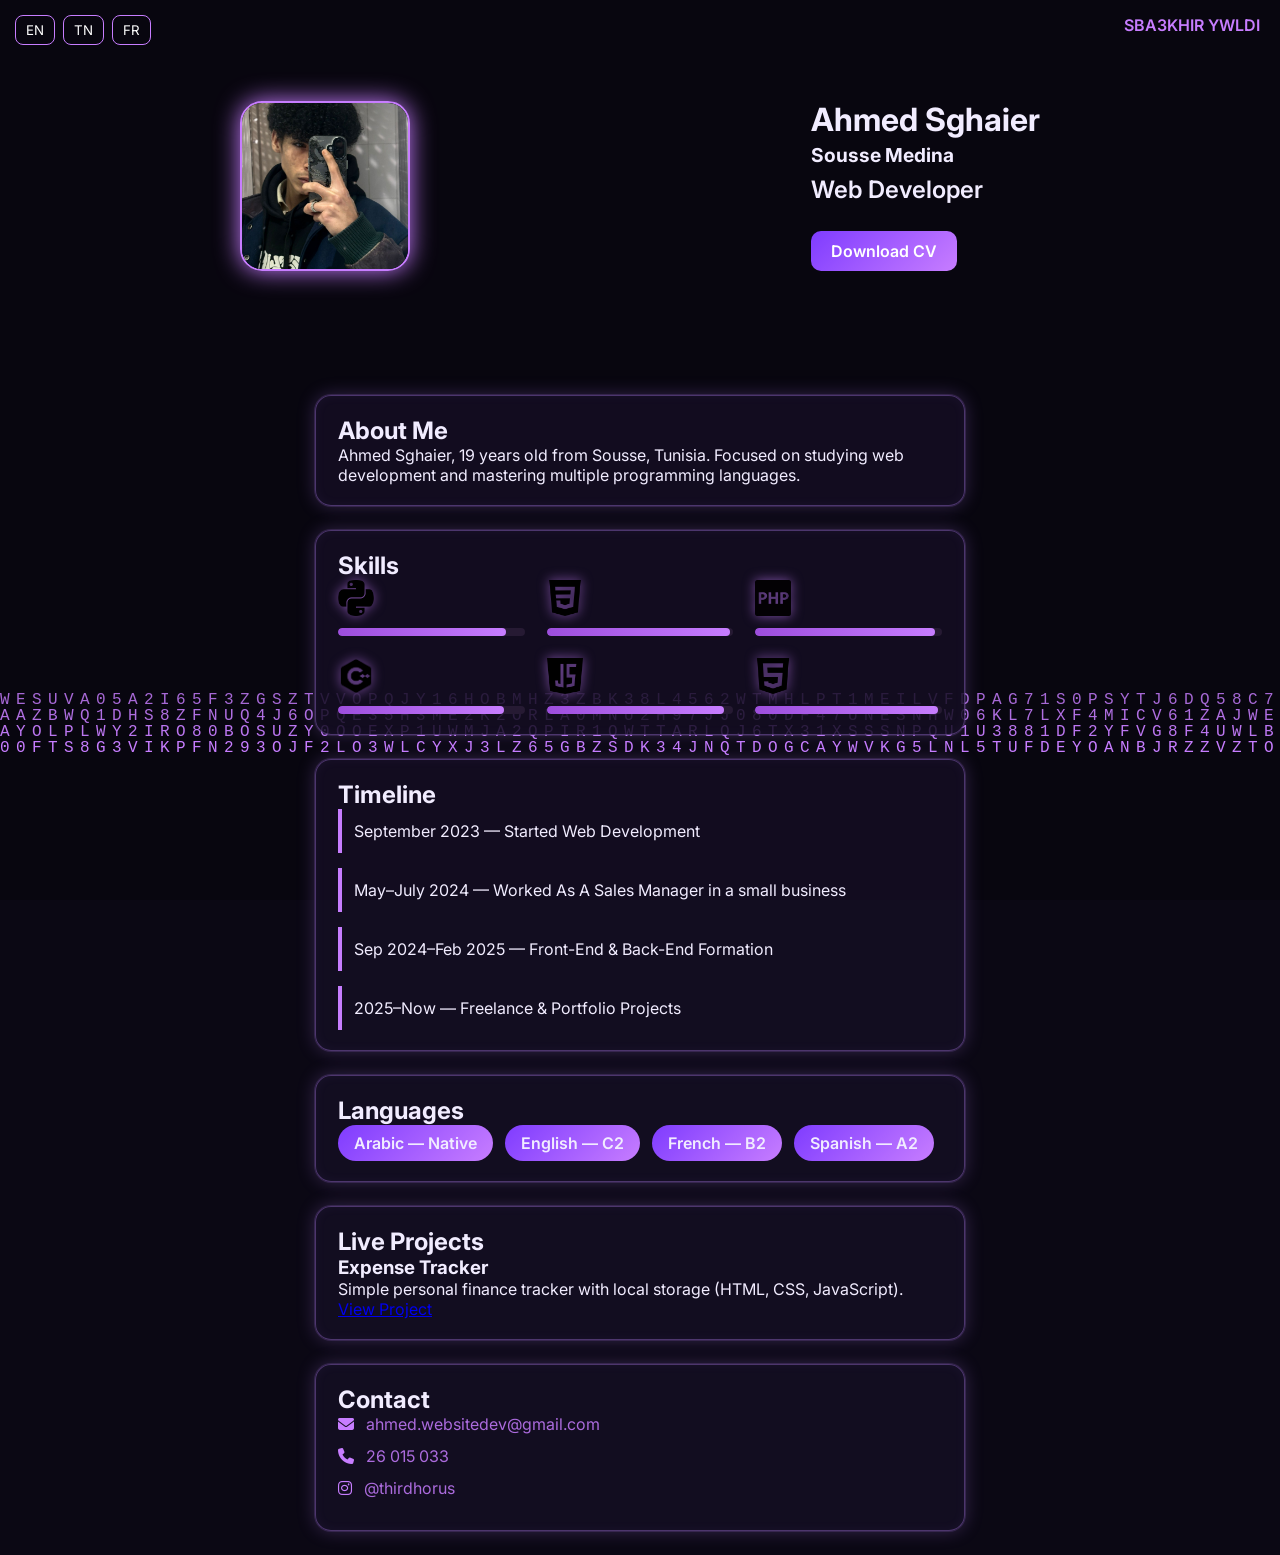
==== index.html @ 84f1d9ba "Update index.html" ====
<!DOCTYPE html>
<html lang="en">
<head>
  <meta charset="UTF-8">
  <meta name="viewport" content="width=device-width, initial-scale=1.0">
  <title>Ahmed Sghaier | Portfolio</title>

  <link href="https://fonts.googleapis.com/css2?family=Inter:wght@400;600;700&display=swap" rel="stylesheet">
  <link rel="stylesheet" href="https://cdnjs.cloudflare.com/ajax/libs/font-awesome/6.5.0/css/all.min.css">
  <link rel="stylesheet" href="style.css">
</head>
<body>

<canvas id="matrix"></canvas>

<div class="top-right-title" id="easter-trigger">SBA3KHIR YWLDI</div>
<audio id="easter-audio" src="assets/audio/meme.mp3" preload="auto"></audio>

<div class="language-switcher">
  <button data-lang="en">EN</button>
  <button data-lang="tn">TN</button>
  <button data-lang="fr">FR</button>
</div>

<!-- HERO -->
<section class="hero">
  <img src="assets/your_picture.jpg" class="hero-pic" id="hero-pic" alt="Ahmed Picture">
  <div class="hero-text">
    <h1>Ahmed Sghaier</h1>
    <h3>Sousse Medina</h3>
    <h2 data-text-en="Web Developer" data-text-tn="Développeur Web" data-text-fr="Développeur Web">
      Web Developer
    </h2>
    <a href="assets/cv.pdf" class="btn" data-text-en="Download CV" data-text-tn="CVصب ال" data-text-fr="Télécharger le CV">
      Download CV
    </a>
  </div>
</section>

<!-- ABOUT ME -->
<section class="card">
  <h2 data-text-en="About Me" data-text-tn="عسلامة" data-text-fr="À propos de moi">About Me</h2>
  <p data-text-en="Ahmed Sghaier, 19 years old from Sousse, Tunisia. Focused on studying web development and mastering multiple programming languages."
     data-text-tn="أحمد صغير,19 سنة من سوسة نحب نتعلم تطوير الويب و نتقن برشا لغات اخرين"
     data-text-fr="Ahmed Sghaier, 19 ans, de Sousse, Tunisie. Concentré sur le développement web et la maîtrise de plusieurs langages.">
     Ahmed Sghaier, 19 years old from Sousse, Tunisia. Focused on studying web development and mastering multiple programming languages.
  </p>
</section>

<!-- SKILLS -->
<section class="card">
  <h2 data-text-en="Skills" data-text-tn="المهارات" data-text-fr="Compétences">Skills</h2>
  <div class="skills-grid">
    <div class="skill"><img src="assets/logos/python.png" alt="Python"><div class="bar"><div class="bar-fill" data-level="90%"></div></div></div>
    <div class="skill"><img src="assets/logos/css.png" alt="CSS"><div class="bar"><div class="bar-fill" data-level="98%"></div></div></div>
    <div class="skill"><img src="assets/logos/php.png" alt="PHP"><div class="bar"><div class="bar-fill" data-level="96%"></div></div></div>
    <div class="skill"><img src="assets/logos/cpp.png" alt="C++"><div class="bar"><div class="bar-fill" data-level="89%"></div></div></div>
    <div class="skill"><img src="assets/logos/java.png" alt="Java"><div class="bar"><div class="bar-fill" data-level="95%"></div></div></div>
    <div class="skill"><img src="assets/logos/html.png" alt="HTML"><div class="bar"><div class="bar-fill" data-level="98%"></div></div></div>
  </div>
</section>

<!-- TIMELINE -->
<section class="card">
  <h2 data-text-en="Timeline" data-text-tn="المسار" data-text-fr="Chronologie">Timeline</h2>
  <div class="timeline">
    <div class="timeline-item" data-en="September 2023 — Started Web Development" data-tn="سبتمبر 2023 – بديت نتعلم ويب ديفلوبمنت" data-fr="Septembre 2023 — Début du développement Web">
      September 2023 — Started Web Development
    </div>
    <div class="timeline-item" data-en="May–July 2024 — Internship (Web Development)" data-tn="ماي–جويلية 2024 – خدمت مدير المبيعات في مشروع صغير" data-fr="Mai–Juillet 2024 — J'ai travaillé comme responsable des ventes dans une petite entreprise">
      May–July 2024 — Worked As A Sales Manager in a small business
    </div>
    <div class="timeline-item" data-en="Sep 2024–Feb 2025 — Front-End & Back-End Formation" data-tn="سبتمبر 2024–فيفري 2025 – عملت  فورماسيون فرونت و باك اند" data-fr="Sept 2024–Fév 2025 — Formation Front & Backend">
      Sep 2024–Feb 2025 — Front-End & Back-End Formation
    </div>
    <div class="timeline-item" data-en="2025–Now — Freelance & Portfolio Projects" data-tn="2025–الأن – نخدم اعمال حرة و مشاريع صغيرة" data-fr="2025–Présent — Freelance & Projets">
      2025–Now — Freelance & Portfolio Projects
    </div>
  </div>
</section>

<!-- LANGUAGES -->
<section class="card">
  <h2 data-text-en="Languages" data-text-tn="لغات" data-text-fr="Langues">Languages</h2>
  <div class="language-pills">
    <span>Arabic — Native</span>
    <span>English — C2</span>
    <span>French — B2</span>
    <span>Spanish — A2</span>
  </div>
</section>

<!-- LIVE PROJECTS -->
<section class="card">
  <h2 data-text-en="Live Projects" data-text-tn="مشاريع حية" data-text-fr="Projets en direct">
    Live Projects
  </h2>

  <div class="projects-grid">

    <div class="project-card">
      <h3>Expense Tracker</h3>
      <p>Simple personal finance tracker with local storage (HTML, CSS, JavaScript).</p>
      <a href="expense.html" target="_blank" class="project-btn">View Project</a>
    </div>

  </div>
</section>

<!-- CONTACT -->
<section class="card">
  <h2>Contact</h2>
  <div class="contact">
    <div><i class="fa-solid fa-envelope"></i> <a href="mailto:ahmed.websitedev@gmail.com">ahmed.websitedev@gmail.com</a></div>
    <div><i class="fa-solid fa-phone"></i> <a href="tel:+21626015033">26 015 033</a></div>
    <div><i class="fa-brands fa-instagram"></i> <a href="https://www.instagram.com/thirdhorus/" target="_blank">@thirdhorus</a></div>
  </div>
</section>

<script src="script.js"></script>
</body>
</html>
---- style.css ----
/* =========================
   RESET + BASE
========================= */
*{
  margin:0;
  padding:0;
  box-sizing:border-box;
  font-family:'Inter',sans-serif;
}

body{
  background:#0b0814;
  color:#f1ecff;
  overflow-x:hidden;
}

/* =========================
   MATRIX CANVAS
========================= */
#matrix{
  position:fixed;
  inset:0;
  z-index:-1;
}

/* =========================
   TOP-RIGHT TITLE (EASTER EGG)
========================= */
.top-right-title{
  position:fixed;
  top:15px;
  right:20px;
  color:#c77dff;
  font-weight:600;
  cursor:pointer;
  z-index:1000;
}

/* =========================
   LANGUAGE SWITCHER
========================= */
.language-switcher{
  position:fixed;
  top:15px;
  left:15px;
  display:flex;
  gap:8px;
  z-index:1000;
}

.language-switcher button{
  background:transparent;
  border:1px solid #c77dff;
  color:#fff;
  padding:6px 10px;
  border-radius:8px;
  cursor:pointer;
  transition:all 0.2s ease;
}

.language-switcher button:hover{
  background:rgba(199,125,255,0.2);
}

/* =========================
   HERO SECTION
========================= */
.hero{
  display:flex;
  flex-wrap:wrap;
  align-items:center;
  justify-content:center;
  padding:70px 20px 40px;
  gap:20px;
  animation:floatHero 4s ease-in-out infinite alternate;
}

.hero-pic{
  width:170px;
  height:170px;
  object-fit:cover;
  border-radius:22px;
  border:2px solid #c77dff;
  box-shadow:0 0 25px #c77dff;
  transition:opacity 0.5s ease;
}

.hero-text{
  text-align:center;
  max-width:400px;
}

.hero-text h1{
  font-size:2rem;
  margin-bottom:4px;
}

.hero-text h3{
  font-size:1.2rem;
  margin-bottom:8px;
}

.hero-text h2{
  font-size:1.5rem;
  margin-bottom:12px;
  font-weight:600;
}

.btn{
  display:inline-block;
  margin-top:15px;
  padding:10px 20px;
  background:linear-gradient(135deg,#7f3cff,#c77dff);
  border-radius:10px;
  text-decoration:none;
  color:#fff;
  font-weight:600;
  transition:all 0.3s ease;
}

.btn:hover{
  transform:scale(1.05);
}

/* =========================
   CARDS (ALL SECTIONS)
========================= */
.card{
  max-width:650px;
  margin:24px auto;
  padding:20px 22px;
  background:rgba(20,15,35,0.85);
  border-radius:16px;

  /* Glow border */
  border:1px solid rgba(185,131,255,0.35);
  box-shadow:
    0 0 0 1px rgba(185,131,255,0.15),
    0 0 18px rgba(185,131,255,0.25),
    inset 0 0 12px rgba(185,131,255,0.05);

  /* Fade in / float effect */
  opacity:0;
  transform:translateY(25px);
  transition:
    opacity 0.8s ease,
    transform 0.8s ease,
    box-shadow 0.3s ease;
  animation:floatCard 6s ease-in-out infinite alternate;
}

@media (hover:hover){
  .card:hover{
    box-shadow:
      0 0 0 1px rgba(199,125,255,0.4),
      0 0 26px rgba(199,125,255,0.45),
      inset 0 0 14px rgba(199,125,255,0.08);
  }
}

/* =========================
   SKILLS GRID
========================= */
.skills-grid{
  display:grid;
  grid-template-columns:1fr 1fr;
  gap:22px;
}

.skill img{
  width:36px;
  margin-bottom:8px;
  filter:drop-shadow(0 0 6px rgba(199,125,255,0.6));
}

.bar{
  height:8px;
  background:#261a33;
  border-radius:10px;
  overflow:hidden;
}

.bar-fill{
  height:100%;
  width:0;
  background:linear-gradient(90deg,#9d4edd,#c77dff);
  border-radius:10px;
  transition:width 1.4s ease;
}

/* =========================
   TIMELINE
========================= */
.timeline{
  display:flex;
  flex-direction:column;
  gap:15px;
}

.timeline-item{
  padding:12px;
  border-left:4px solid #c77dff;
}

/* =========================
   LANGUAGE PILLS
========================= */
.language-pills{
  display:flex;
  flex-wrap:wrap;
  gap:12px;
}

.language-pills span{
  background:linear-gradient(135deg,#7f3cff,#c77dff);
  padding:8px 16px;
  border-radius:999px;
  font-weight:600;
}

/* =========================
   CONTACT
========================= */
.contact div{
  margin-bottom:12px;
}

.contact i{
  margin-right:8px;
  color:#c77dff;
}

.contact a{
  color:rgba(199,125,255,0.85);
  text-decoration:none;
  transition:all 0.3s ease;
}

.contact a:hover{
  color:#c77dff;
  text-decoration:underline;
}

/* =========================
   RESPONSIVE
========================= */
@media(min-width:1024px){
  .hero{
    flex-wrap:nowrap;
    justify-content:space-around;
    padding:100px 50px;
  }
  .hero-text{text-align:left;}
  .skills-grid{grid-template-columns:repeat(3,1fr);}
}

@media(max-width:600px){
  .card{margin:16px;}
}

/* =========================
   ANIMATIONS
========================= */
@keyframes floatCard{
  0%{transform:translateY(25px);}
  50%{transform:translateY(20px);}
  100%{transform:translateY(25px);}
}

@keyframes floatHero{
  0%{transform:translateY(0);}
  50%{transform:translateY(8px);}
  100%{transform:translateY(0);}
}
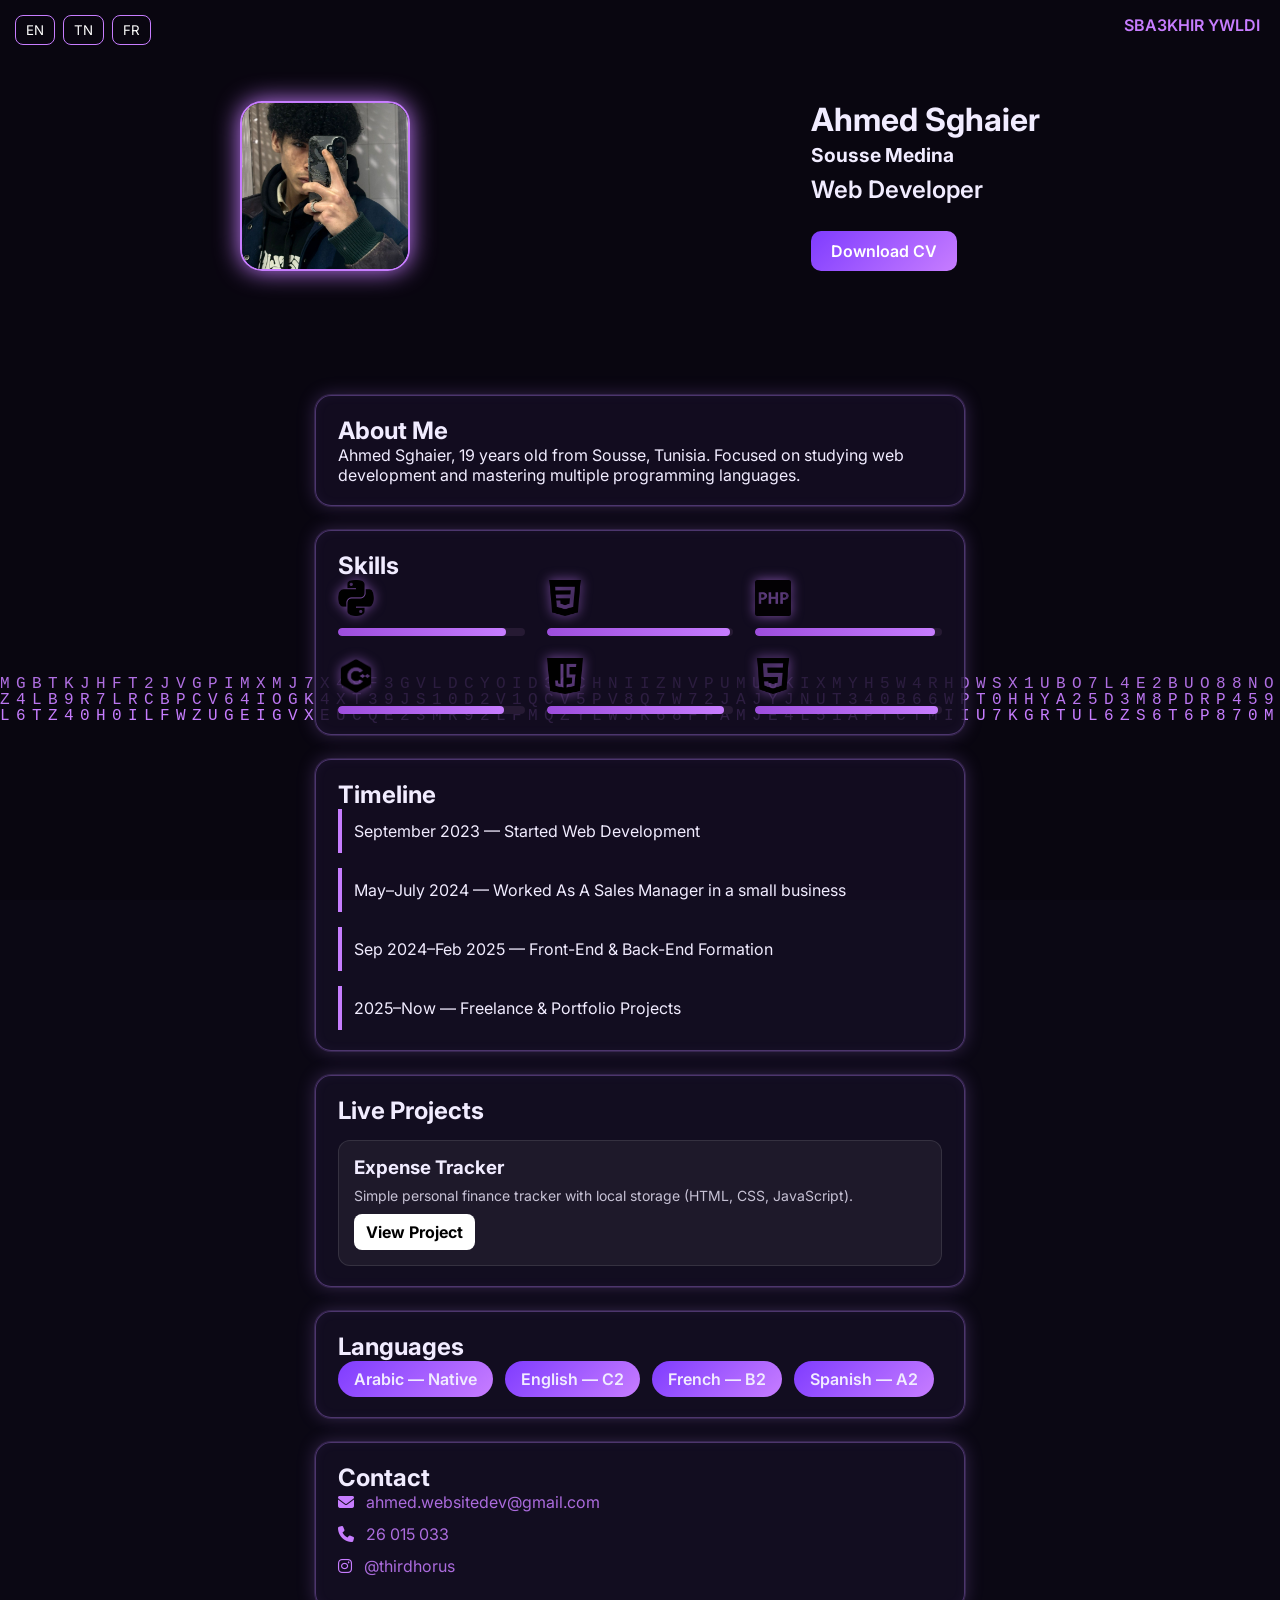
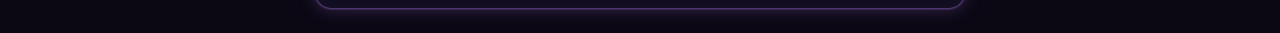
==== commit d73cc0c4: "Update index.html" ====
--- a/index.html
+++ b/index.html
@@ -79,17 +79,6 @@
   </div>
 </section>
 
-<!-- LANGUAGES -->
-<section class="card">
-  <h2 data-text-en="Languages" data-text-tn="لغات" data-text-fr="Langues">Languages</h2>
-  <div class="language-pills">
-    <span>Arabic — Native</span>
-    <span>English — C2</span>
-    <span>French — B2</span>
-    <span>Spanish — A2</span>
-  </div>
-</section>
-
 <!-- LIVE PROJECTS -->
 <section class="card">
   <h2 data-text-en="Live Projects" data-text-tn="مشاريع حية" data-text-fr="Projets en direct">
@@ -107,6 +96,17 @@
   </div>
 </section>
 
+<!-- LANGUAGES -->
+<section class="card">
+  <h2 data-text-en="Languages" data-text-tn="لغات" data-text-fr="Langues">Languages</h2>
+  <div class="language-pills">
+    <span>Arabic — Native</span>
+    <span>English — C2</span>
+    <span>French — B2</span>
+    <span>Spanish — A2</span>
+  </div>
+</section>
+
 <!-- CONTACT -->
 <section class="card">
   <h2>Contact</h2>
--- a/style.css
+++ b/style.css
@@ -219,6 +219,49 @@
 }
 
 /* =========================
+   lIVE PROJECTS
+========================= */
+
+.projects-grid {
+  display: grid;
+  grid-template-columns: repeat(auto-fit, minmax(220px, 1fr));
+  gap: 15px;
+  margin-top: 15px;
+}
+
+.project-card {
+  background: rgba(255, 255, 255, 0.05);
+  padding: 15px;
+  border-radius: 12px;
+  border: 1px solid rgba(255, 255, 255, 0.1);
+  transition: 0.3s;
+}
+
+.project-card:hover {
+  transform: translateY(-5px);
+}
+
+.project-card h3 {
+  margin-bottom: 8px;
+}
+
+.project-card p {
+  font-size: 14px;
+  opacity: 0.8;
+}
+
+.project-btn {
+  display: inline-block;
+  margin-top: 10px;
+  padding: 8px 12px;
+  background: white;
+  color: black;
+  border-radius: 8px;
+  text-decoration: none;
+  font-weight: bold;
+}
+
+/* =========================
    CONTACT
 ========================= */
 .contact div{
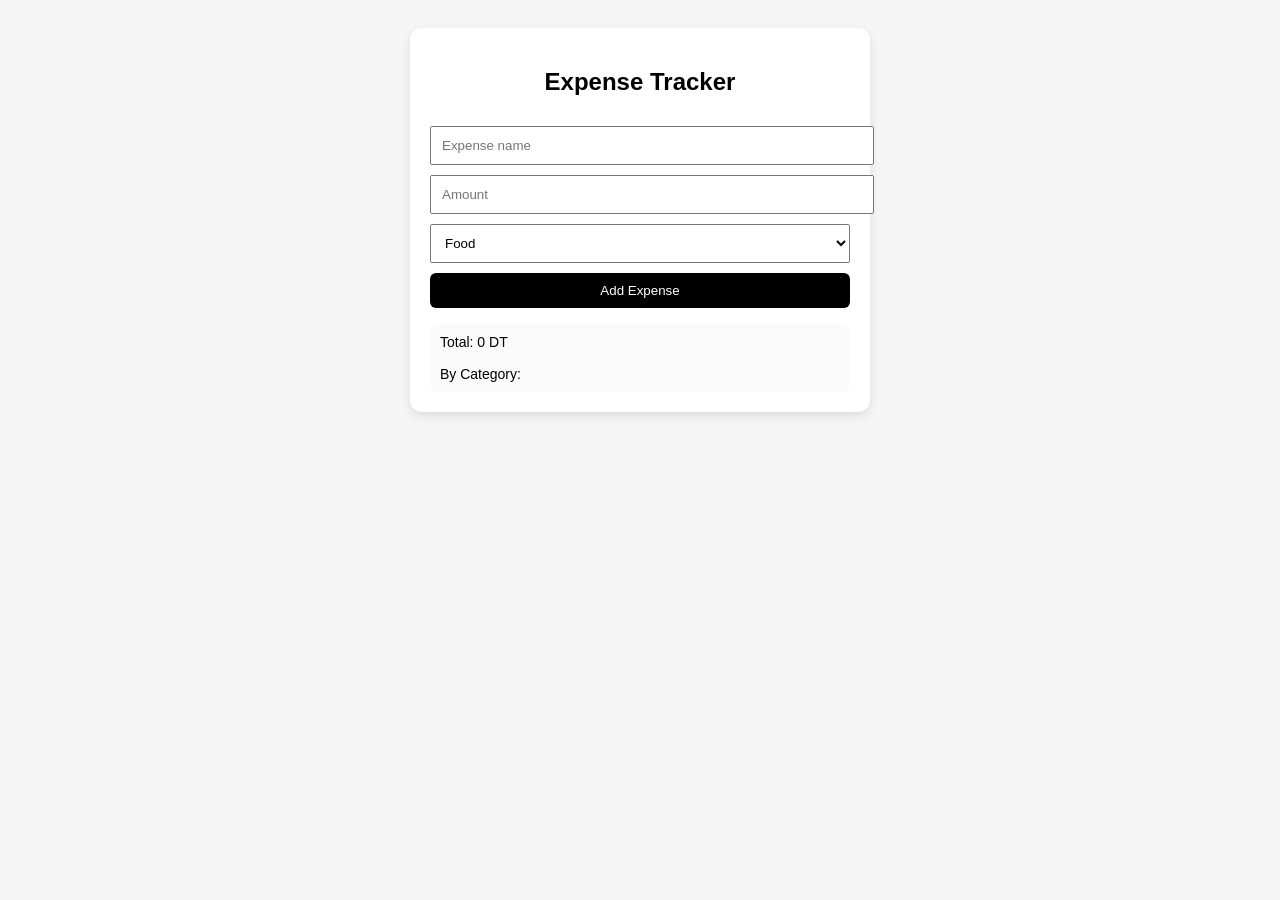
==== commit 025398dc: "Update index.html" ====
--- a/index.html
+++ b/index.html
@@ -1,122 +1,204 @@
 <!DOCTYPE html>
 <html lang="en">
 <head>
-  <meta charset="UTF-8">
-  <meta name="viewport" content="width=device-width, initial-scale=1.0">
-  <title>Ahmed Sghaier | Portfolio</title>
-
-  <link href="https://fonts.googleapis.com/css2?family=Inter:wght@400;600;700&display=swap" rel="stylesheet">
-  <link rel="stylesheet" href="https://cdnjs.cloudflare.com/ajax/libs/font-awesome/6.5.0/css/all.min.css">
-  <link rel="stylesheet" href="style.css">
+<meta charset="UTF-8">
+<meta name="viewport" content="width=device-width, initial-scale=1.0">
+<title>Expense Tracker</title>
+
+<style>
+  body {
+    font-family: Arial;
+    background: #f5f5f5;
+    display: flex;
+    justify-content: center;
+    padding: 20px;
+  }
+
+  .container {
+    background: white;
+    padding: 20px;
+    border-radius: 12px;
+    width: 100%;
+    max-width: 420px;
+    box-shadow: 0 4px 10px rgba(0,0,0,0.1);
+  }
+
+  h2 { text-align: center; }
+
+  input, select, button {
+    width: 100%;
+    padding: 10px;
+    margin-top: 10px;
+  }
+
+  button {
+    background: black;
+    color: white;
+    border: none;
+    cursor: pointer;
+    border-radius: 6px;
+  }
+
+  ul {
+    list-style: none;
+    padding: 0;
+    margin-top: 10px;
+  }
+
+  li {
+    background: #eee;
+    padding: 10px;
+    margin-top: 8px;
+    border-radius: 8px;
+    display: flex;
+    flex-direction: column;
+    gap: 5px;
+  }
+
+  .row {
+    display: flex;
+    justify-content: space-between;
+    align-items: center;
+  }
+
+  .small {
+    font-size: 12px;
+    opacity: 0.7;
+  }
+
+  .actions button {
+    margin-top: 5px;
+    padding: 5px;
+    font-size: 12px;
+  }
+
+  .totals {
+    margin-top: 15px;
+    font-size: 14px;
+    background: #fafafa;
+    padding: 10px;
+    border-radius: 8px;
+  }
+</style>
 </head>
+
 <body>
 
-<canvas id="matrix"></canvas>
-
-<div class="top-right-title" id="easter-trigger">SBA3KHIR YWLDI</div>
-<audio id="easter-audio" src="assets/audio/meme.mp3" preload="auto"></audio>
-
-<div class="language-switcher">
-  <button data-lang="en">EN</button>
-  <button data-lang="tn">TN</button>
-  <button data-lang="fr">FR</button>
+<div class="container">
+  <h2>Expense Tracker</h2>
+
+  <input id="name" placeholder="Expense name">
+  <input id="amount" type="number" placeholder="Amount">
+
+  <select id="category">
+    <option value="Food">Food</option>
+    <option value="Transport">Transport</option>
+    <option value="Study">Study</option>
+    <option value="Other">Other</option>
+  </select>
+
+  <button onclick="addExpense()">Add Expense</button>
+
+  <ul id="list"></ul>
+
+  <div class="totals" id="totals"></div>
 </div>
 
-<!-- HERO -->
-<section class="hero">
-  <img src="assets/your_picture.jpg" class="hero-pic" id="hero-pic" alt="Ahmed Picture">
-  <div class="hero-text">
-    <h1>Ahmed Sghaier</h1>
-    <h3>Sousse Medina</h3>
-    <h2 data-text-en="Web Developer" data-text-tn="Développeur Web" data-text-fr="Développeur Web">
-      Web Developer
-    </h2>
-    <a href="assets/cv.pdf" class="btn" data-text-en="Download CV" data-text-tn="CVصب ال" data-text-fr="Télécharger le CV">
-      Download CV
-    </a>
-  </div>
-</section>
-
-<!-- ABOUT ME -->
-<section class="card">
-  <h2 data-text-en="About Me" data-text-tn="عسلامة" data-text-fr="À propos de moi">About Me</h2>
-  <p data-text-en="Ahmed Sghaier, 19 years old from Sousse, Tunisia. Focused on studying web development and mastering multiple programming languages."
-     data-text-tn="أحمد صغير,19 سنة من سوسة نحب نتعلم تطوير الويب و نتقن برشا لغات اخرين"
-     data-text-fr="Ahmed Sghaier, 19 ans, de Sousse, Tunisie. Concentré sur le développement web et la maîtrise de plusieurs langages.">
-     Ahmed Sghaier, 19 years old from Sousse, Tunisia. Focused on studying web development and mastering multiple programming languages.
-  </p>
-</section>
-
-<!-- SKILLS -->
-<section class="card">
-  <h2 data-text-en="Skills" data-text-tn="المهارات" data-text-fr="Compétences">Skills</h2>
-  <div class="skills-grid">
-    <div class="skill"><img src="assets/logos/python.png" alt="Python"><div class="bar"><div class="bar-fill" data-level="90%"></div></div></div>
-    <div class="skill"><img src="assets/logos/css.png" alt="CSS"><div class="bar"><div class="bar-fill" data-level="98%"></div></div></div>
-    <div class="skill"><img src="assets/logos/php.png" alt="PHP"><div class="bar"><div class="bar-fill" data-level="96%"></div></div></div>
-    <div class="skill"><img src="assets/logos/cpp.png" alt="C++"><div class="bar"><div class="bar-fill" data-level="89%"></div></div></div>
-    <div class="skill"><img src="assets/logos/java.png" alt="Java"><div class="bar"><div class="bar-fill" data-level="95%"></div></div></div>
-    <div class="skill"><img src="assets/logos/html.png" alt="HTML"><div class="bar"><div class="bar-fill" data-level="98%"></div></div></div>
-  </div>
-</section>
-
-<!-- TIMELINE -->
-<section class="card">
-  <h2 data-text-en="Timeline" data-text-tn="المسار" data-text-fr="Chronologie">Timeline</h2>
-  <div class="timeline">
-    <div class="timeline-item" data-en="September 2023 — Started Web Development" data-tn="سبتمبر 2023 – بديت نتعلم ويب ديفلوبمنت" data-fr="Septembre 2023 — Début du développement Web">
-      September 2023 — Started Web Development
-    </div>
-    <div class="timeline-item" data-en="May–July 2024 — Internship (Web Development)" data-tn="ماي–جويلية 2024 – خدمت مدير المبيعات في مشروع صغير" data-fr="Mai–Juillet 2024 — J'ai travaillé comme responsable des ventes dans une petite entreprise">
-      May–July 2024 — Worked As A Sales Manager in a small business
-    </div>
-    <div class="timeline-item" data-en="Sep 2024–Feb 2025 — Front-End & Back-End Formation" data-tn="سبتمبر 2024–فيفري 2025 – عملت  فورماسيون فرونت و باك اند" data-fr="Sept 2024–Fév 2025 — Formation Front & Backend">
-      Sep 2024–Feb 2025 — Front-End & Back-End Formation
-    </div>
-    <div class="timeline-item" data-en="2025–Now — Freelance & Portfolio Projects" data-tn="2025–الأن – نخدم اعمال حرة و مشاريع صغيرة" data-fr="2025–Présent — Freelance & Projets">
-      2025–Now — Freelance & Portfolio Projects
-    </div>
-  </div>
-</section>
-
-<!-- LIVE PROJECTS -->
-<section class="card">
-  <h2 data-text-en="Live Projects" data-text-tn="مشاريع حية" data-text-fr="Projets en direct">
-    Live Projects
-  </h2>
-
-  <div class="projects-grid">
-
-    <div class="project-card">
-      <h3>Expense Tracker</h3>
-      <p>Simple personal finance tracker with local storage (HTML, CSS, JavaScript).</p>
-      <a href="expense.html" target="_blank" class="project-btn">View Project</a>
-    </div>
-
-  </div>
-</section>
-
-<!-- LANGUAGES -->
-<section class="card">
-  <h2 data-text-en="Languages" data-text-tn="لغات" data-text-fr="Langues">Languages</h2>
-  <div class="language-pills">
-    <span>Arabic — Native</span>
-    <span>English — C2</span>
-    <span>French — B2</span>
-    <span>Spanish — A2</span>
-  </div>
-</section>
-
-<!-- CONTACT -->
-<section class="card">
-  <h2>Contact</h2>
-  <div class="contact">
-    <div><i class="fa-solid fa-envelope"></i> <a href="mailto:ahmed.websitedev@gmail.com">ahmed.websitedev@gmail.com</a></div>
-    <div><i class="fa-solid fa-phone"></i> <a href="tel:+21626015033">26 015 033</a></div>
-    <div><i class="fa-brands fa-instagram"></i> <a href="https://www.instagram.com/thirdhorus/" target="_blank">@thirdhorus</a></div>
-  </div>
-</section>
-
-<script src="script.js"></script>
+<script>
+let expenses = JSON.parse(localStorage.getItem("expenses")) || [];
+
+function addExpense() {
+  const name = document.getElementById("name").value;
+  const amount = document.getElementById("amount").value;
+  const category = document.getElementById("category").value;
+
+  if (!name || !amount) return;
+
+  expenses.push({
+    name,
+    amount: Number(amount),
+    category,
+    date: new Date().toLocaleDateString()
+  });
+
+  save();
+  clearInputs();
+  render();
+}
+
+function deleteExpense(index) {
+  expenses.splice(index, 1);
+  save();
+  render();
+}
+
+function editExpense(index) {
+  const exp = expenses[index];
+
+  const newName = prompt("Edit name:", exp.name);
+  const newAmount = prompt("Edit amount:", exp.amount);
+
+  if (newName && newAmount) {
+    expenses[index].name = newName;
+    expenses[index].amount = Number(newAmount);
+    save();
+    render();
+  }
+}
+
+function save() {
+  localStorage.setItem("expenses", JSON.stringify(expenses));
+}
+
+function clearInputs() {
+  document.getElementById("name").value = "";
+  document.getElementById("amount").value = "";
+}
+
+function render() {
+  const list = document.getElementById("list");
+  const totals = document.getElementById("totals");
+
+  list.innerHTML = "";
+
+  let total = 0;
+  let categoryTotals = {};
+
+  expenses.forEach((exp, index) => {
+    total += exp.amount;
+
+    categoryTotals[exp.category] = (categoryTotals[exp.category] || 0) + exp.amount;
+
+    list.innerHTML += `
+      <li>
+        <div class="row">
+          <strong>${exp.name}</strong>
+          <span>${exp.amount} DT</span>
+        </div>
+
+        <div class="small">
+          ${exp.category} • ${exp.date}
+        </div>
+
+        <div class="actions">
+          <button onclick="editExpense(${index})">Edit</button>
+          <button onclick="deleteExpense(${index})">Delete</button>
+        </div>
+      </li>
+    `;
+  });
+
+  let categoryText = "";
+  for (let cat in categoryTotals) {
+    categoryText += `${cat}: ${categoryTotals[cat]} DT\n`;
+  }
+
+  totals.innerText =
+    `Total: ${total} DT\n\nBy Category:\n${categoryText}`;
+}
+
+render();
+</script>
+
 </body>
 </html>
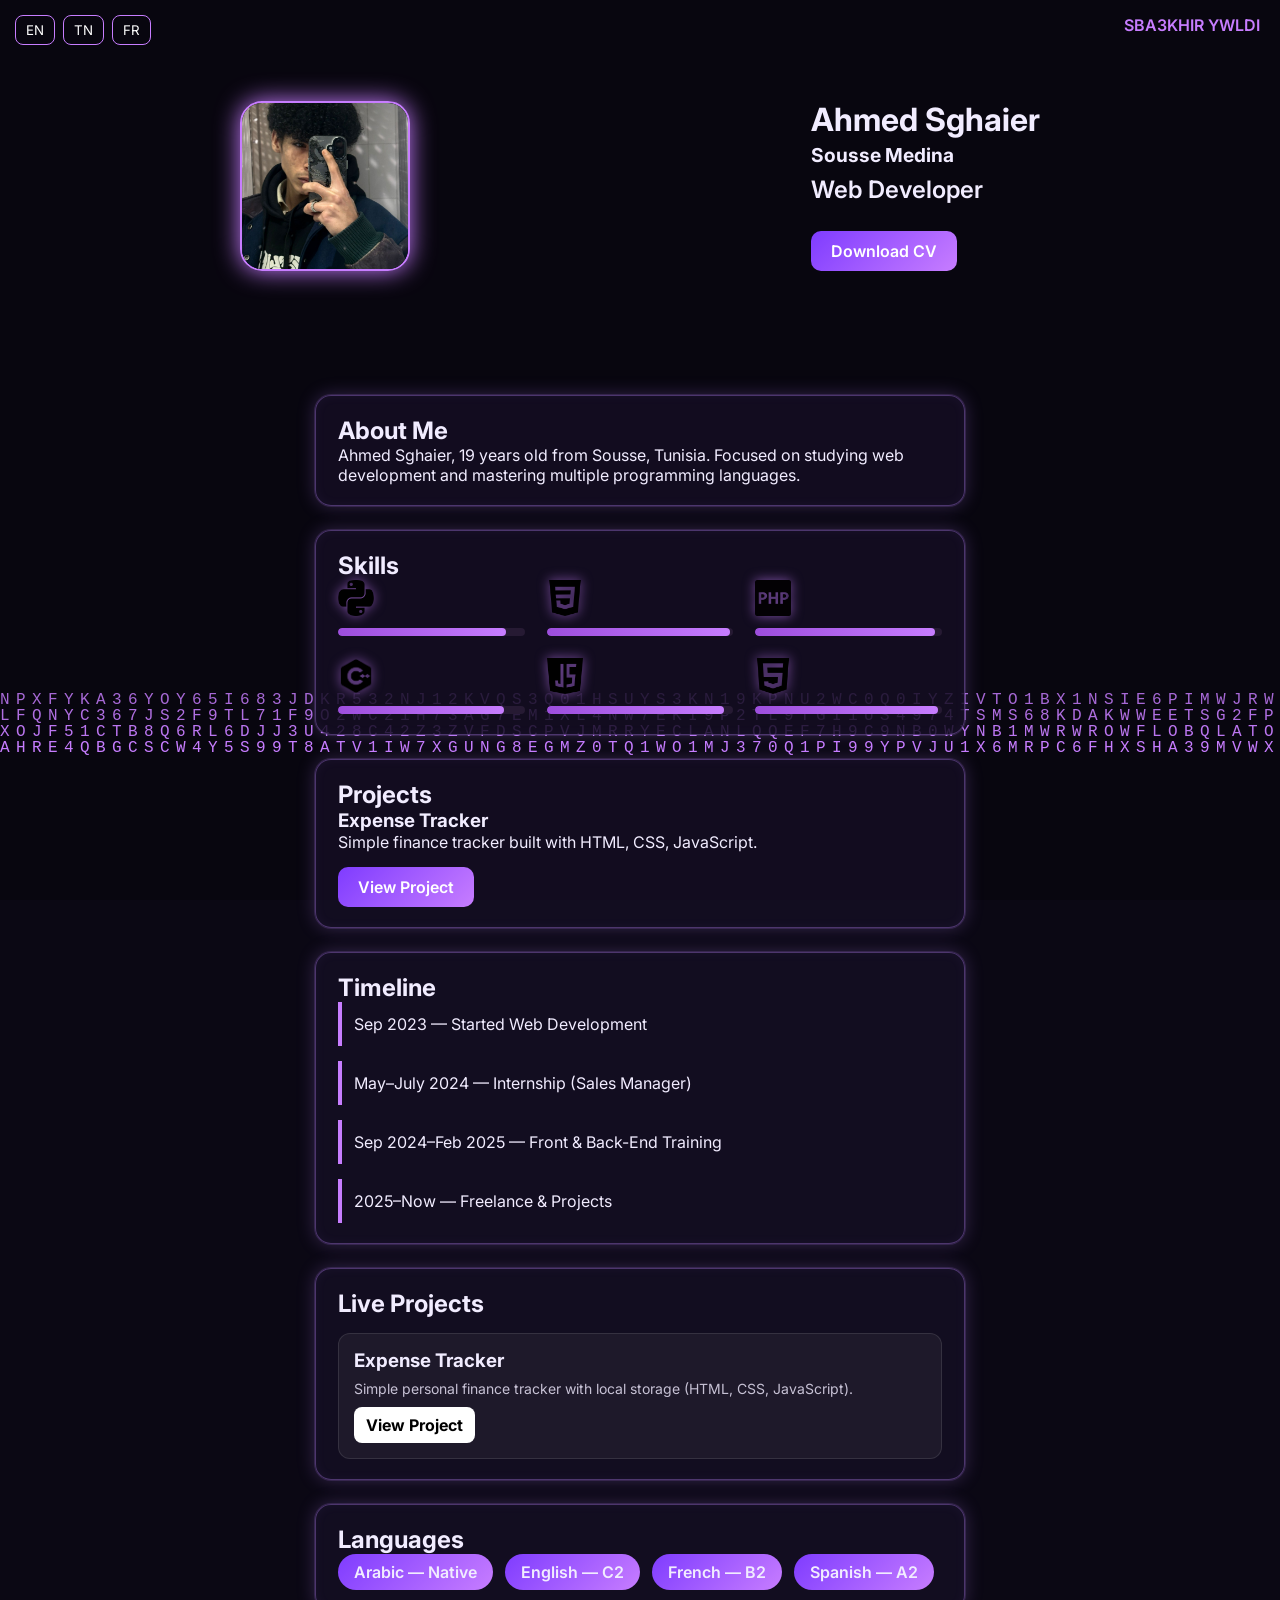
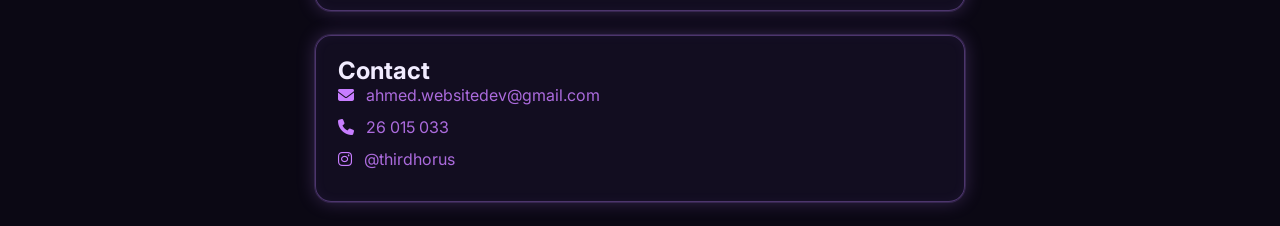
==== commit d8ab69f3: "Update index.html" ====
--- a/index.html
+++ b/index.html
@@ -1,204 +1,136 @@
 <!DOCTYPE html>
 <html lang="en">
 <head>
-<meta charset="UTF-8">
-<meta name="viewport" content="width=device-width, initial-scale=1.0">
-<title>Expense Tracker</title>
+  <meta charset="UTF-8">
+  <meta name="viewport" content="width=device-width, initial-scale=1.0">
+  <title>Ahmed Sghaier | Portfolio</title>
 
-<style>
-  body {
-    font-family: Arial;
-    background: #f5f5f5;
-    display: flex;
-    justify-content: center;
-    padding: 20px;
-  }
-
-  .container {
-    background: white;
-    padding: 20px;
-    border-radius: 12px;
-    width: 100%;
-    max-width: 420px;
-    box-shadow: 0 4px 10px rgba(0,0,0,0.1);
-  }
-
-  h2 { text-align: center; }
-
-  input, select, button {
-    width: 100%;
-    padding: 10px;
-    margin-top: 10px;
-  }
-
-  button {
-    background: black;
-    color: white;
-    border: none;
-    cursor: pointer;
-    border-radius: 6px;
-  }
-
-  ul {
-    list-style: none;
-    padding: 0;
-    margin-top: 10px;
-  }
-
-  li {
-    background: #eee;
-    padding: 10px;
-    margin-top: 8px;
-    border-radius: 8px;
-    display: flex;
-    flex-direction: column;
-    gap: 5px;
-  }
-
-  .row {
-    display: flex;
-    justify-content: space-between;
-    align-items: center;
-  }
-
-  .small {
-    font-size: 12px;
-    opacity: 0.7;
-  }
-
-  .actions button {
-    margin-top: 5px;
-    padding: 5px;
-    font-size: 12px;
-  }
-
-  .totals {
-    margin-top: 15px;
-    font-size: 14px;
-    background: #fafafa;
-    padding: 10px;
-    border-radius: 8px;
-  }
-</style>
+  <link href="https://fonts.googleapis.com/css2?family=Inter:wght@400;600;700&display=swap" rel="stylesheet">
+  <link rel="stylesheet" href="https://cdnjs.cloudflare.com/ajax/libs/font-awesome/6.5.0/css/all.min.css">
+  <link rel="stylesheet" href="style.css">
 </head>
 
 <body>
 
-<div class="container">
-  <h2>Expense Tracker</h2>
+<!-- BACKGROUND -->
+<canvas id="matrix"></canvas>
 
-  <input id="name" placeholder="Expense name">
-  <input id="amount" type="number" placeholder="Amount">
+<!-- EASTER EGG -->
+<div class="top-right-title" id="easter-trigger">SBA3KHIR YWLDI</div>
+<audio id="easter-audio" src="assets/audio/meme.mp3" preload="auto"></audio>
 
-  <select id="category">
-    <option value="Food">Food</option>
-    <option value="Transport">Transport</option>
-    <option value="Study">Study</option>
-    <option value="Other">Other</option>
-  </select>
-
-  <button onclick="addExpense()">Add Expense</button>
-
-  <ul id="list"></ul>
-
-  <div class="totals" id="totals"></div>
+<!-- LANGUAGE SWITCHER -->
+<div class="language-switcher">
+  <button data-lang="en">EN</button>
+  <button data-lang="tn">TN</button>
+  <button data-lang="fr">FR</button>
 </div>
 
-<script>
-let expenses = JSON.parse(localStorage.getItem("expenses")) || [];
+<!-- ================= HERO ================= -->
+<section class="hero">
+  <img src="assets/your_picture.jpg" class="hero-pic" alt="Ahmed Picture">
 
-function addExpense() {
-  const name = document.getElementById("name").value;
-  const amount = document.getElementById("amount").value;
-  const category = document.getElementById("category").value;
+  <div class="hero-text">
+    <h1>Ahmed Sghaier</h1>
+    <h3>Sousse Medina</h3>
 
-  if (!name || !amount) return;
+    <h2 data-text-en="Web Developer"
+        data-text-tn="Développeur Web"
+        data-text-fr="Développeur Web">
+      Web Developer
+    </h2>
 
-  expenses.push({
-    name,
-    amount: Number(amount),
-    category,
-    date: new Date().toLocaleDateString()
-  });
+    <a href="assets/cv.pdf" class="btn">Download CV</a>
+  </div>
+</section>
 
-  save();
-  clearInputs();
-  render();
-}
+<!-- ================= ABOUT ================= -->
+<section class="card">
+  <h2>About Me</h2>
+  <p>
+    Ahmed Sghaier, 19 years old from Sousse, Tunisia.
+    Focused on studying web development and mastering multiple programming languages.
+  </p>
+</section>
 
-function deleteExpense(index) {
-  expenses.splice(index, 1);
-  save();
-  render();
-}
+<!-- ================= SKILLS ================= -->
+<section class="card">
+  <h2>Skills</h2>
 
-function editExpense(index) {
-  const exp = expenses[index];
+  <div class="skills-grid">
+    <div class="skill"><img src="assets/logos/python.png"><div class="bar"><div class="bar-fill" data-level="90%"></div></div></div>
+    <div class="skill"><img src="assets/logos/css.png"><div class="bar"><div class="bar-fill" data-level="98%"></div></div></div>
+    <div class="skill"><img src="assets/logos/php.png"><div class="bar"><div class="bar-fill" data-level="96%"></div></div></div>
+    <div class="skill"><img src="assets/logos/cpp.png"><div class="bar"><div class="bar-fill" data-level="89%"></div></div></div>
+    <div class="skill"><img src="assets/logos/java.png"><div class="bar"><div class="bar-fill" data-level="95%"></div></div></div>
+    <div class="skill"><img src="assets/logos/html.png"><div class="bar"><div class="bar-fill" data-level="98%"></div></div></div>
+  </div>
+</section>
 
-  const newName = prompt("Edit name:", exp.name);
-  const newAmount = prompt("Edit amount:", exp.amount);
+<!-- ================= PROJECTS ================= -->
+<section class="card">
+  <h2>Projects</h2>
 
-  if (newName && newAmount) {
-    expenses[index].name = newName;
-    expenses[index].amount = Number(newAmount);
-    save();
-    render();
-  }
-}
+  <div class="project">
+    <h3>Expense Tracker</h3>
+    <p>Simple finance tracker built with HTML, CSS, JavaScript.</p>
+    <a href="expense.html" class="btn">View Project</a>
+  </div>
+</section>
 
-function save() {
-  localStorage.setItem("expenses", JSON.stringify(expenses));
-}
+<!-- ================= TIMELINE ================= -->
+<section class="card">
+  <h2>Timeline</h2>
 
-function clearInputs() {
-  document.getElementById("name").value = "";
-  document.getElementById("amount").value = "";
-}
+  <div class="timeline">
+    <div class="timeline-item">Sep 2023 — Started Web Development</div>
+    <div class="timeline-item">May–July 2024 — Internship (Sales Manager)</div>
+    <div class="timeline-item">Sep 2024–Feb 2025 — Front & Back-End Training</div>
+    <div class="timeline-item">2025–Now — Freelance & Projects</div>
+  </div>
+</section>
 
-function render() {
-  const list = document.getElementById("list");
-  const totals = document.getElementById("totals");
+<!-- LIVE PROJECTS -->
+<section class="card">
+  <h2 data-text-en="Live Projects" data-text-tn="مشاريع حية" data-text-fr="Projets en direct">
+    Live Projects
+  </h2>
 
-  list.innerHTML = "";
+  <div class="projects-grid">
 
-  let total = 0;
-  let categoryTotals = {};
+    <div class="project-card">
+      <h3>Expense Tracker</h3>
+      <p>Simple personal finance tracker with local storage (HTML, CSS, JavaScript).</p>
+      <a href="expense.html" target="_blank" class="project-btn">View Project</a>
+    </div>
 
-  expenses.forEach((exp, index) => {
-    total += exp.amount;
+  </div>
+</section>
 
-    categoryTotals[exp.category] = (categoryTotals[exp.category] || 0) + exp.amount;
 
-    list.innerHTML += `
-      <li>
-        <div class="row">
-          <strong>${exp.name}</strong>
-          <span>${exp.amount} DT</span>
-        </div>
+<!-- ================= LANGUAGES ================= -->
+<section class="card">
+  <h2>Languages</h2>
 
-        <div class="small">
-          ${exp.category} • ${exp.date}
-        </div>
+  <div class="language-pills">
+    <span>Arabic — Native</span>
+    <span>English — C2</span>
+    <span>French — B2</span>
+    <span>Spanish — A2</span>
+  </div>
+</section>
 
-        <div class="actions">
-          <button onclick="editExpense(${index})">Edit</button>
-          <button onclick="deleteExpense(${index})">Delete</button>
-        </div>
-      </li>
-    `;
-  });
+<!-- ================= CONTACT ================= -->
+<section class="card">
+  <h2>Contact</h2>
 
-  let categoryText = "";
-  for (let cat in categoryTotals) {
-    categoryText += `${cat}: ${categoryTotals[cat]} DT\n`;
-  }
+  <div class="contact">
+    <div><i class="fa-solid fa-envelope"></i> <a href="mailto:ahmed.websitedev@gmail.com">ahmed.websitedev@gmail.com</a></div>
+    <div><i class="fa-solid fa-phone"></i> <a href="tel:+21626015033">26 015 033</a></div>
+    <div><i class="fa-brands fa-instagram"></i> <a href="https://www.instagram.com/thirdhorus/" target="_blank">@thirdhorus</a></div>
+  </div>
+</section>
 
-  totals.innerText =
-    `Total: ${total} DT\n\nBy Category:\n${categoryText}`;
-}
-
-render();
-</script>
-
+<script src="script.js"></script>
 </body>
 </html>
--- a/style.css
+++ b/style.css
@@ -0,0 +1,317 @@
+/* =========================
+   RESET + BASE
+========================= */
+*{
+  margin:0;
+  padding:0;
+  box-sizing:border-box;
+  font-family:'Inter',sans-serif;
+}
+
+body{
+  background:#0b0814;
+  color:#f1ecff;
+  overflow-x:hidden;
+}
+
+/* =========================
+   MATRIX CANVAS
+========================= */
+#matrix{
+  position:fixed;
+  inset:0;
+  z-index:-1;
+}
+
+/* =========================
+   TOP-RIGHT TITLE (EASTER EGG)
+========================= */
+.top-right-title{
+  position:fixed;
+  top:15px;
+  right:20px;
+  color:#c77dff;
+  font-weight:600;
+  cursor:pointer;
+  z-index:1000;
+}
+
+/* =========================
+   LANGUAGE SWITCHER
+========================= */
+.language-switcher{
+  position:fixed;
+  top:15px;
+  left:15px;
+  display:flex;
+  gap:8px;
+  z-index:1000;
+}
+
+.language-switcher button{
+  background:transparent;
+  border:1px solid #c77dff;
+  color:#fff;
+  padding:6px 10px;
+  border-radius:8px;
+  cursor:pointer;
+  transition:all 0.2s ease;
+}
+
+.language-switcher button:hover{
+  background:rgba(199,125,255,0.2);
+}
+
+/* =========================
+   HERO SECTION
+========================= */
+.hero{
+  display:flex;
+  flex-wrap:wrap;
+  align-items:center;
+  justify-content:center;
+  padding:70px 20px 40px;
+  gap:20px;
+  animation:floatHero 4s ease-in-out infinite alternate;
+}
+
+.hero-pic{
+  width:170px;
+  height:170px;
+  object-fit:cover;
+  border-radius:22px;
+  border:2px solid #c77dff;
+  box-shadow:0 0 25px #c77dff;
+  transition:opacity 0.5s ease;
+}
+
+.hero-text{
+  text-align:center;
+  max-width:400px;
+}
+
+.hero-text h1{
+  font-size:2rem;
+  margin-bottom:4px;
+}
+
+.hero-text h3{
+  font-size:1.2rem;
+  margin-bottom:8px;
+}
+
+.hero-text h2{
+  font-size:1.5rem;
+  margin-bottom:12px;
+  font-weight:600;
+}
+
+.btn{
+  display:inline-block;
+  margin-top:15px;
+  padding:10px 20px;
+  background:linear-gradient(135deg,#7f3cff,#c77dff);
+  border-radius:10px;
+  text-decoration:none;
+  color:#fff;
+  font-weight:600;
+  transition:all 0.3s ease;
+}
+
+.btn:hover{
+  transform:scale(1.05);
+}
+
+/* =========================
+   CARDS (ALL SECTIONS)
+========================= */
+.card{
+  max-width:650px;
+  margin:24px auto;
+  padding:20px 22px;
+  background:rgba(20,15,35,0.85);
+  border-radius:16px;
+
+  /* Glow border */
+  border:1px solid rgba(185,131,255,0.35);
+  box-shadow:
+    0 0 0 1px rgba(185,131,255,0.15),
+    0 0 18px rgba(185,131,255,0.25),
+    inset 0 0 12px rgba(185,131,255,0.05);
+
+  /* Fade in / float effect */
+  opacity:0;
+  transform:translateY(25px);
+  transition:
+    opacity 0.8s ease,
+    transform 0.8s ease,
+    box-shadow 0.3s ease;
+  animation:floatCard 6s ease-in-out infinite alternate;
+}
+
+@media (hover:hover){
+  .card:hover{
+    box-shadow:
+      0 0 0 1px rgba(199,125,255,0.4),
+      0 0 26px rgba(199,125,255,0.45),
+      inset 0 0 14px rgba(199,125,255,0.08);
+  }
+}
+
+/* =========================
+   SKILLS GRID
+========================= */
+.skills-grid{
+  display:grid;
+  grid-template-columns:1fr 1fr;
+  gap:22px;
+}
+
+.skill img{
+  width:36px;
+  margin-bottom:8px;
+  filter:drop-shadow(0 0 6px rgba(199,125,255,0.6));
+}
+
+.bar{
+  height:8px;
+  background:#261a33;
+  border-radius:10px;
+  overflow:hidden;
+}
+
+.bar-fill{
+  height:100%;
+  width:0;
+  background:linear-gradient(90deg,#9d4edd,#c77dff);
+  border-radius:10px;
+  transition:width 1.4s ease;
+}
+
+/* =========================
+   TIMELINE
+========================= */
+.timeline{
+  display:flex;
+  flex-direction:column;
+  gap:15px;
+}
+
+.timeline-item{
+  padding:12px;
+  border-left:4px solid #c77dff;
+}
+
+/* =========================
+   LANGUAGE PILLS
+========================= */
+.language-pills{
+  display:flex;
+  flex-wrap:wrap;
+  gap:12px;
+}
+
+.language-pills span{
+  background:linear-gradient(135deg,#7f3cff,#c77dff);
+  padding:8px 16px;
+  border-radius:999px;
+  font-weight:600;
+}
+
+/* =========================
+   lIVE PROJECTS
+========================= */
+
+.projects-grid {
+  display: grid;
+  grid-template-columns: repeat(auto-fit, minmax(220px, 1fr));
+  gap: 15px;
+  margin-top: 15px;
+}
+
+.project-card {
+  background: rgba(255, 255, 255, 0.05);
+  padding: 15px;
+  border-radius: 12px;
+  border: 1px solid rgba(255, 255, 255, 0.1);
+  transition: 0.3s;
+}
+
+.project-card:hover {
+  transform: translateY(-5px);
+}
+
+.project-card h3 {
+  margin-bottom: 8px;
+}
+
+.project-card p {
+  font-size: 14px;
+  opacity: 0.8;
+}
+
+.project-btn {
+  display: inline-block;
+  margin-top: 10px;
+  padding: 8px 12px;
+  background: white;
+  color: black;
+  border-radius: 8px;
+  text-decoration: none;
+  font-weight: bold;
+}
+
+/* =========================
+   CONTACT
+========================= */
+.contact div{
+  margin-bottom:12px;
+}
+
+.contact i{
+  margin-right:8px;
+  color:#c77dff;
+}
+
+.contact a{
+  color:rgba(199,125,255,0.85);
+  text-decoration:none;
+  transition:all 0.3s ease;
+}
+
+.contact a:hover{
+  color:#c77dff;
+  text-decoration:underline;
+}
+
+/* =========================
+   RESPONSIVE
+========================= */
+@media(min-width:1024px){
+  .hero{
+    flex-wrap:nowrap;
+    justify-content:space-around;
+    padding:100px 50px;
+  }
+  .hero-text{text-align:left;}
+  .skills-grid{grid-template-columns:repeat(3,1fr);}
+}
+
+@media(max-width:600px){
+  .card{margin:16px;}
+}
+
+/* =========================
+   ANIMATIONS
+========================= */
+@keyframes floatCard{
+  0%{transform:translateY(25px);}
+  50%{transform:translateY(20px);}
+  100%{transform:translateY(25px);}
+}
+
+@keyframes floatHero{
+  0%{transform:translateY(0);}
+  50%{transform:translateY(8px);}
+  100%{transform:translateY(0);}
+}
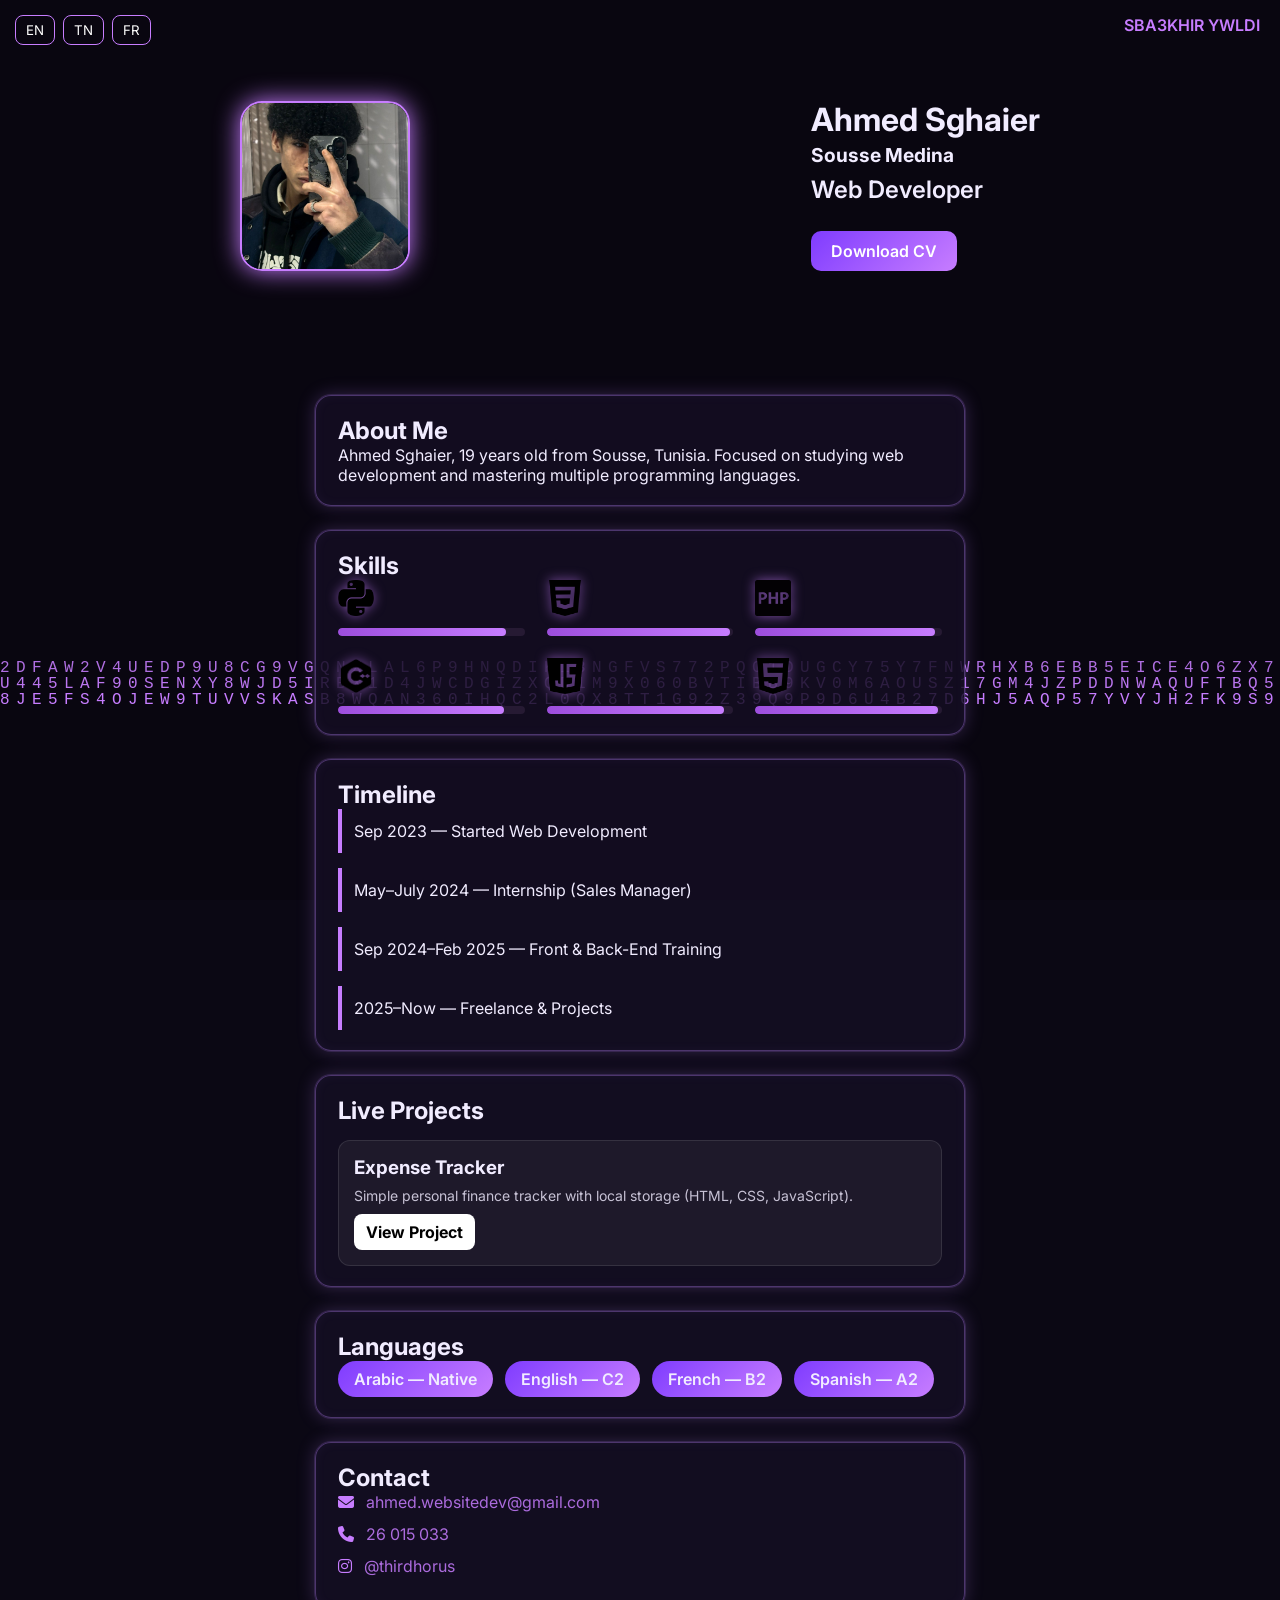
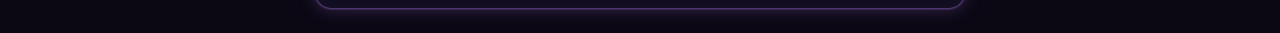
==== commit 2dbff43a: "Update index.html" ====
--- a/index.html
+++ b/index.html
@@ -67,17 +67,6 @@
   </div>
 </section>
 
-<!-- ================= PROJECTS ================= -->
-<section class="card">
-  <h2>Projects</h2>
-
-  <div class="project">
-    <h3>Expense Tracker</h3>
-    <p>Simple finance tracker built with HTML, CSS, JavaScript.</p>
-    <a href="expense.html" class="btn">View Project</a>
-  </div>
-</section>
-
 <!-- ================= TIMELINE ================= -->
 <section class="card">
   <h2>Timeline</h2>
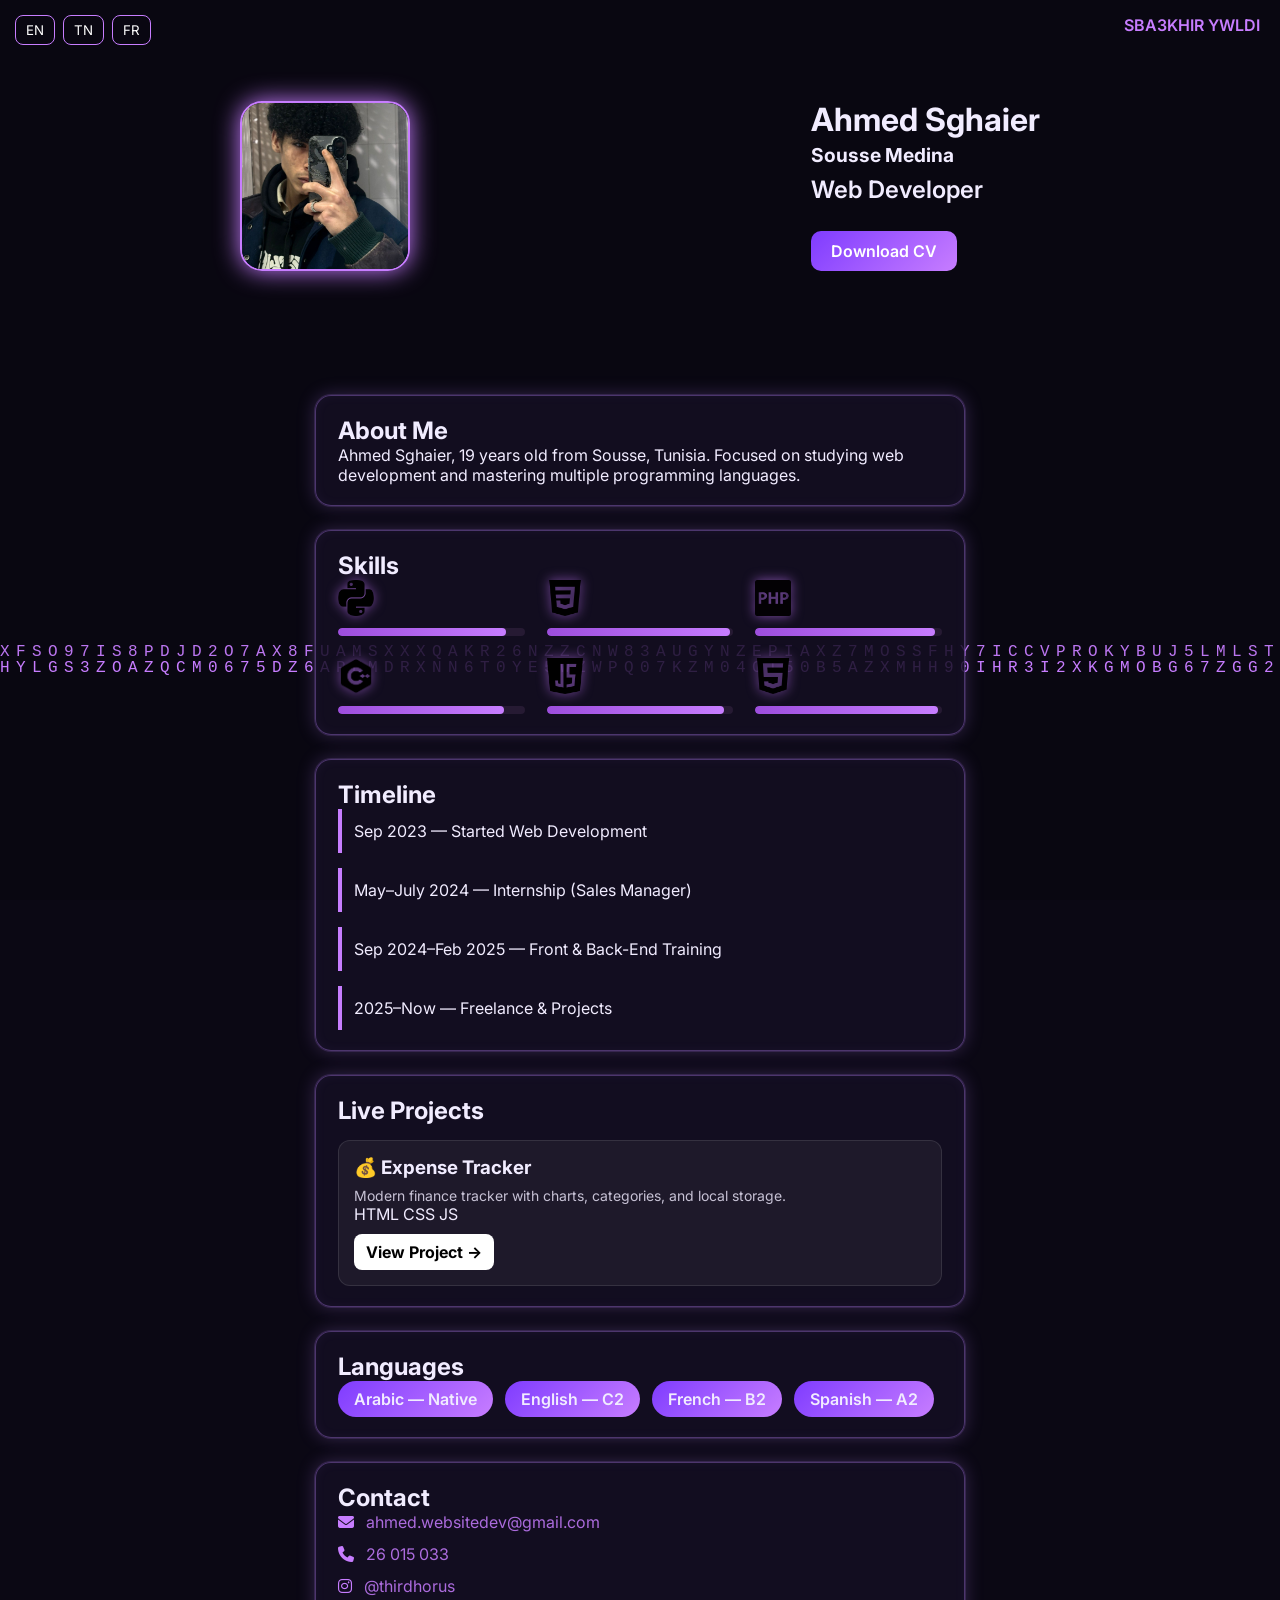
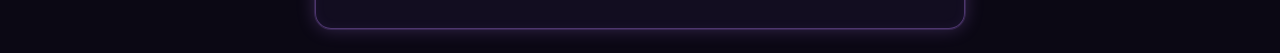
==== commit e179abdd: "Update index.html" ====
--- a/index.html
+++ b/index.html
@@ -88,10 +88,22 @@
   <div class="projects-grid">
 
     <div class="project-card">
-      <h3>Expense Tracker</h3>
-      <p>Simple personal finance tracker with local storage (HTML, CSS, JavaScript).</p>
-      <a href="expense.html" target="_blank" class="project-btn">View Project</a>
-    </div>
+  <h3>💰 Expense Tracker</h3>
+
+  <p>
+    Modern finance tracker with charts, categories, and local storage.
+  </p>
+
+  <div class="project-tech">
+    <span>HTML</span>
+    <span>CSS</span>
+    <span>JS</span>
+  </div>
+
+  <a href="expense.html" target="_blank" class="project-btn">
+    View Project →
+  </a>
+</div>
 
   </div>
 </section>
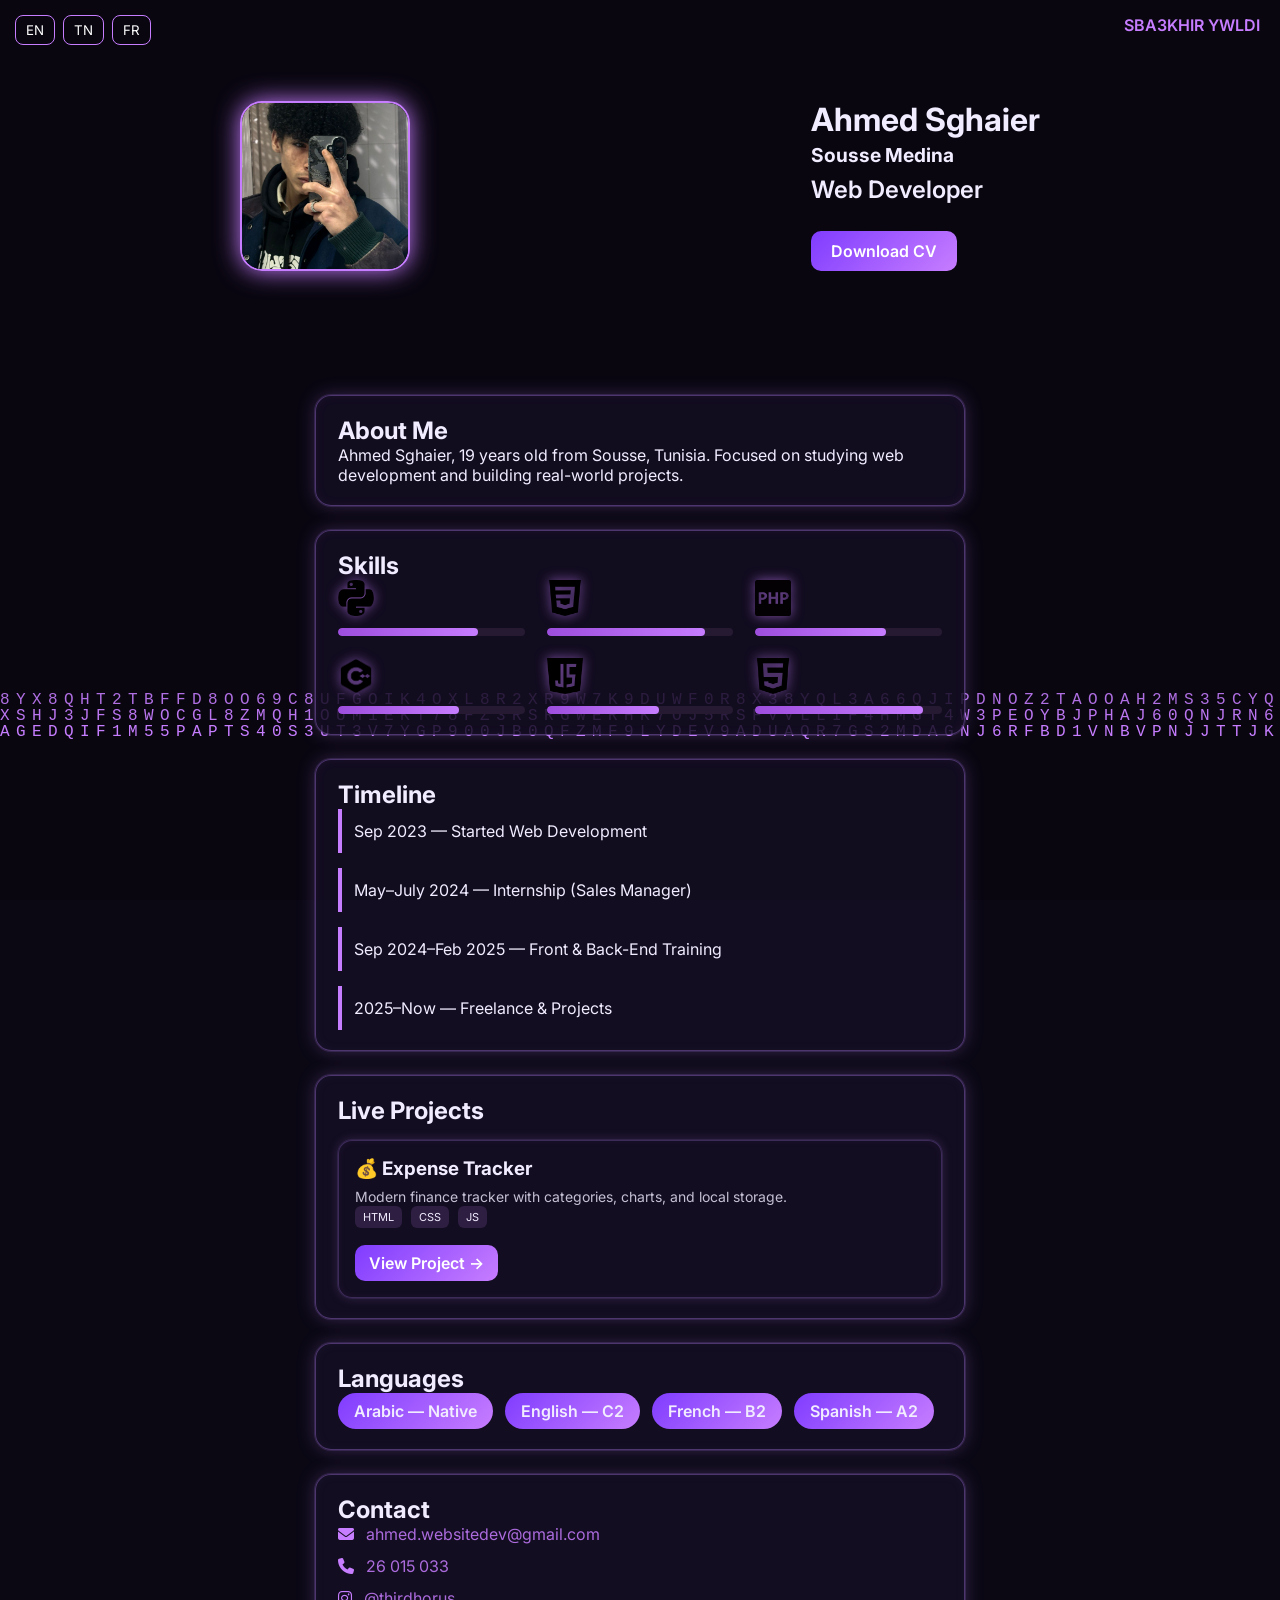
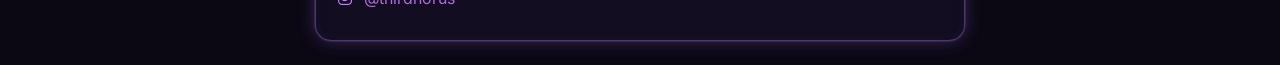
==== commit d3dc0d5b: "Update index.html" ====
--- a/index.html
+++ b/index.html
@@ -28,15 +28,16 @@
 
 <!-- ================= HERO ================= -->
 <section class="hero">
-  <img src="assets/your_picture.jpg" class="hero-pic" alt="Ahmed Picture">
+  <img id="hero-pic" src="assets/your_picture.jpg" class="hero-pic" alt="Ahmed Picture">
 
   <div class="hero-text">
     <h1>Ahmed Sghaier</h1>
     <h3>Sousse Medina</h3>
 
-    <h2 data-text-en="Web Developer"
-        data-text-tn="Développeur Web"
-        data-text-fr="Développeur Web">
+    <h2
+      data-text-En="Web Developer"
+      data-text-Tn="Développeur Web"
+      data-text-Fr="Développeur Web">
       Web Developer
     </h2>
 
@@ -49,7 +50,7 @@
   <h2>About Me</h2>
   <p>
     Ahmed Sghaier, 19 years old from Sousse, Tunisia.
-    Focused on studying web development and mastering multiple programming languages.
+    Focused on studying web development and building real-world projects.
   </p>
 </section>
 
@@ -58,12 +59,12 @@
   <h2>Skills</h2>
 
   <div class="skills-grid">
-    <div class="skill"><img src="assets/logos/python.png"><div class="bar"><div class="bar-fill" data-level="90%"></div></div></div>
-    <div class="skill"><img src="assets/logos/css.png"><div class="bar"><div class="bar-fill" data-level="98%"></div></div></div>
-    <div class="skill"><img src="assets/logos/php.png"><div class="bar"><div class="bar-fill" data-level="96%"></div></div></div>
-    <div class="skill"><img src="assets/logos/cpp.png"><div class="bar"><div class="bar-fill" data-level="89%"></div></div></div>
-    <div class="skill"><img src="assets/logos/java.png"><div class="bar"><div class="bar-fill" data-level="95%"></div></div></div>
-    <div class="skill"><img src="assets/logos/html.png"><div class="bar"><div class="bar-fill" data-level="98%"></div></div></div>
+    <div class="skill"><img src="assets/logos/python.png"><div class="bar"><div class="bar-fill" data-level="75%"></div></div></div>
+    <div class="skill"><img src="assets/logos/css.png"><div class="bar"><div class="bar-fill" data-level="85%"></div></div></div>
+    <div class="skill"><img src="assets/logos/php.png"><div class="bar"><div class="bar-fill" data-level="70%"></div></div></div>
+    <div class="skill"><img src="assets/logos/cpp.png"><div class="bar"><div class="bar-fill" data-level="65%"></div></div></div>
+    <div class="skill"><img src="assets/logos/java.png"><div class="bar"><div class="bar-fill" data-level="60%"></div></div></div>
+    <div class="skill"><img src="assets/logos/html.png"><div class="bar"><div class="bar-fill" data-level="90%"></div></div></div>
   </div>
 </section>
 
@@ -79,35 +80,34 @@
   </div>
 </section>
 
-<!-- LIVE PROJECTS -->
+<!-- ================= PROJECTS ================= -->
 <section class="card">
-  <h2 data-text-en="Live Projects" data-text-tn="مشاريع حية" data-text-fr="Projets en direct">
+  <h2 data-text-En="Live Projects" data-text-Tn="مشاريع حية" data-text-Fr="Projets en direct">
     Live Projects
   </h2>
 
   <div class="projects-grid">
 
     <div class="project-card">
-  <h3>💰 Expense Tracker</h3>
+      <h3>💰 Expense Tracker</h3>
 
-  <p>
-    Modern finance tracker with charts, categories, and local storage.
-  </p>
+      <p>
+        Modern finance tracker with categories, charts, and local storage.
+      </p>
 
-  <div class="project-tech">
-    <span>HTML</span>
-    <span>CSS</span>
-    <span>JS</span>
-  </div>
+      <div class="project-tech">
+        <span>HTML</span>
+        <span>CSS</span>
+        <span>JS</span>
+      </div>
 
-  <a href="expense.html" target="_blank" class="project-btn">
-    View Project →
-  </a>
-</div>
+      <a href="expense.html" target="_blank" class="project-btn">
+        View Project →
+      </a>
+    </div>
 
   </div>
 </section>
-
 
 <!-- ================= LANGUAGES ================= -->
 <section class="card">
--- a/style.css
+++ b/style.css
@@ -229,18 +229,34 @@
   margin-top: 15px;
 }
 
+/* MATCHES .card STYLE */
 .project-card {
-  background: rgba(255, 255, 255, 0.05);
-  padding: 15px;
-  border-radius: 12px;
-  border: 1px solid rgba(255, 255, 255, 0.1);
-  transition: 0.3s;
-}
-
+  padding: 16px;
+  border-radius: 14px;
+
+  background: rgba(20,15,35,0.85);
+
+  border: 1px solid rgba(185,131,255,0.25);
+
+  box-shadow:
+    0 0 0 1px rgba(185,131,255,0.1),
+    0 0 12px rgba(185,131,255,0.2),
+    inset 0 0 8px rgba(185,131,255,0.05);
+
+  transition: all 0.3s ease;
+}
+
+/* HOVER = SAME AS CARDS */
 .project-card:hover {
-  transform: translateY(-5px);
-}
-
+  transform: translateY(-4px);
+
+  box-shadow:
+    0 0 0 1px rgba(199,125,255,0.4),
+    0 0 20px rgba(199,125,255,0.35),
+    inset 0 0 10px rgba(199,125,255,0.08);
+}
+
+/* TEXT */
 .project-card h3 {
   margin-bottom: 8px;
 }
@@ -250,16 +266,38 @@
   opacity: 0.8;
 }
 
+/* TECH TAGS */
+.project-tech {
+  margin-bottom: 10px;
+}
+
+.project-tech span {
+  background: rgba(199,125,255,0.15);
+  padding: 4px 8px;
+  border-radius: 6px;
+  font-size: 11px;
+  margin-right: 5px;
+}
+
+/* BUTTON (MATCH YOUR THEME) */
 .project-btn {
   display: inline-block;
   margin-top: 10px;
-  padding: 8px 12px;
-  background: white;
-  color: black;
-  border-radius: 8px;
+  padding: 8px 14px;
+
+  background: linear-gradient(135deg,#7f3cff,#c77dff);
+  color: white;
+
+  border-radius: 10px;
   text-decoration: none;
-  font-weight: bold;
-}
+  font-weight: 600;
+
+  transition: 0.2s;
+}
+
+.project-btn:hover {
+  transform: scale(1.05);
+} 
 
 /* =========================
    CONTACT
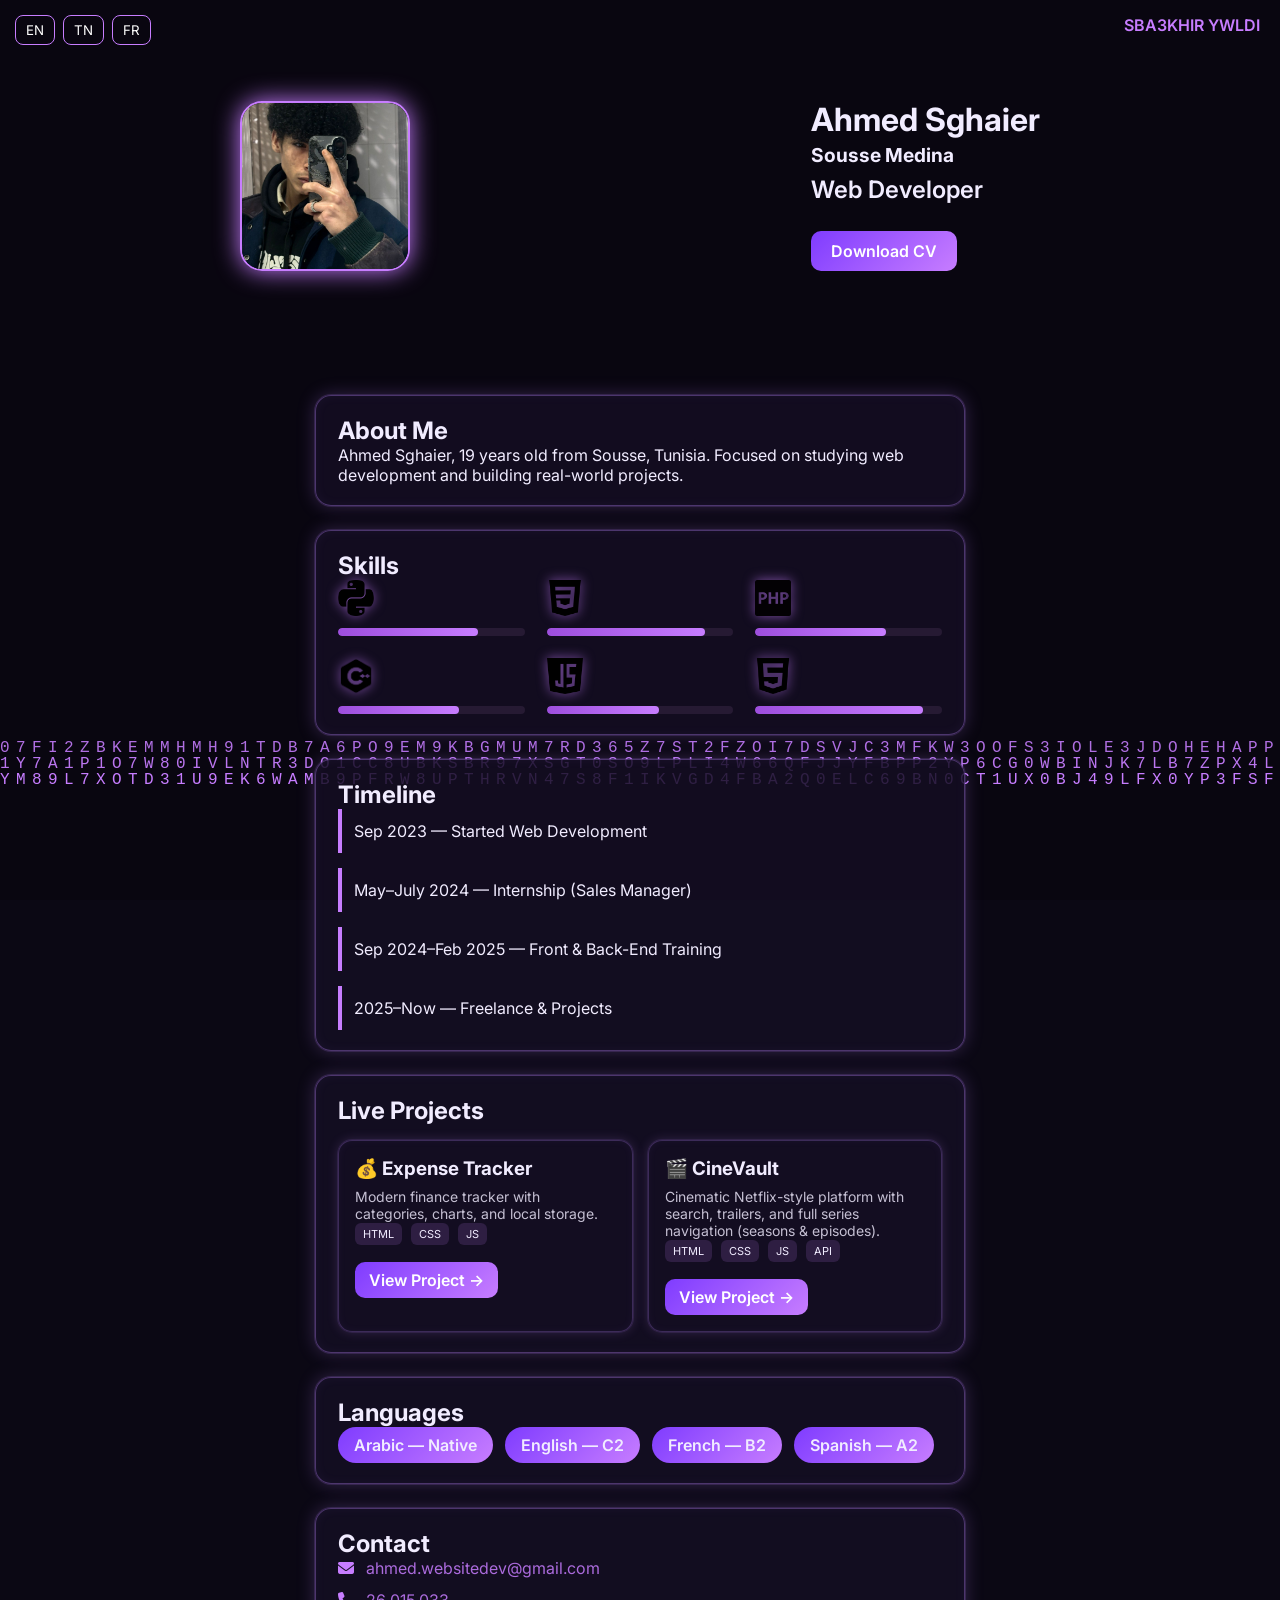
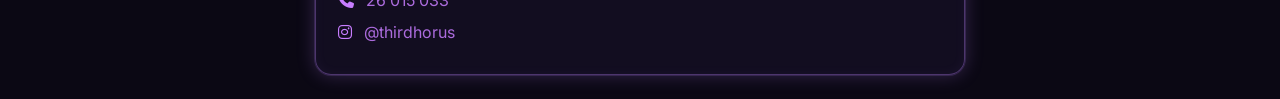
==== commit b5a21fda: "Update index.html" ====
--- a/index.html
+++ b/index.html
@@ -106,6 +106,26 @@
       </a>
     </div>
 
+
+<div class="project-card">
+  <h3>🎬 CineVault</h3>
+
+  <p>
+    Cinematic Netflix-style platform with search, trailers, and full series navigation (seasons & episodes).
+  </p>
+
+  <div class="project-tech">
+    <span>HTML</span>
+    <span>CSS</span>
+    <span>JS</span>
+    <span>API</span>
+  </div>
+
+  <a href="cinevault.html" target="_blank" class="project-btn">
+    View Project →
+  </a>
+</div>
+
   </div>
 </section>
 
